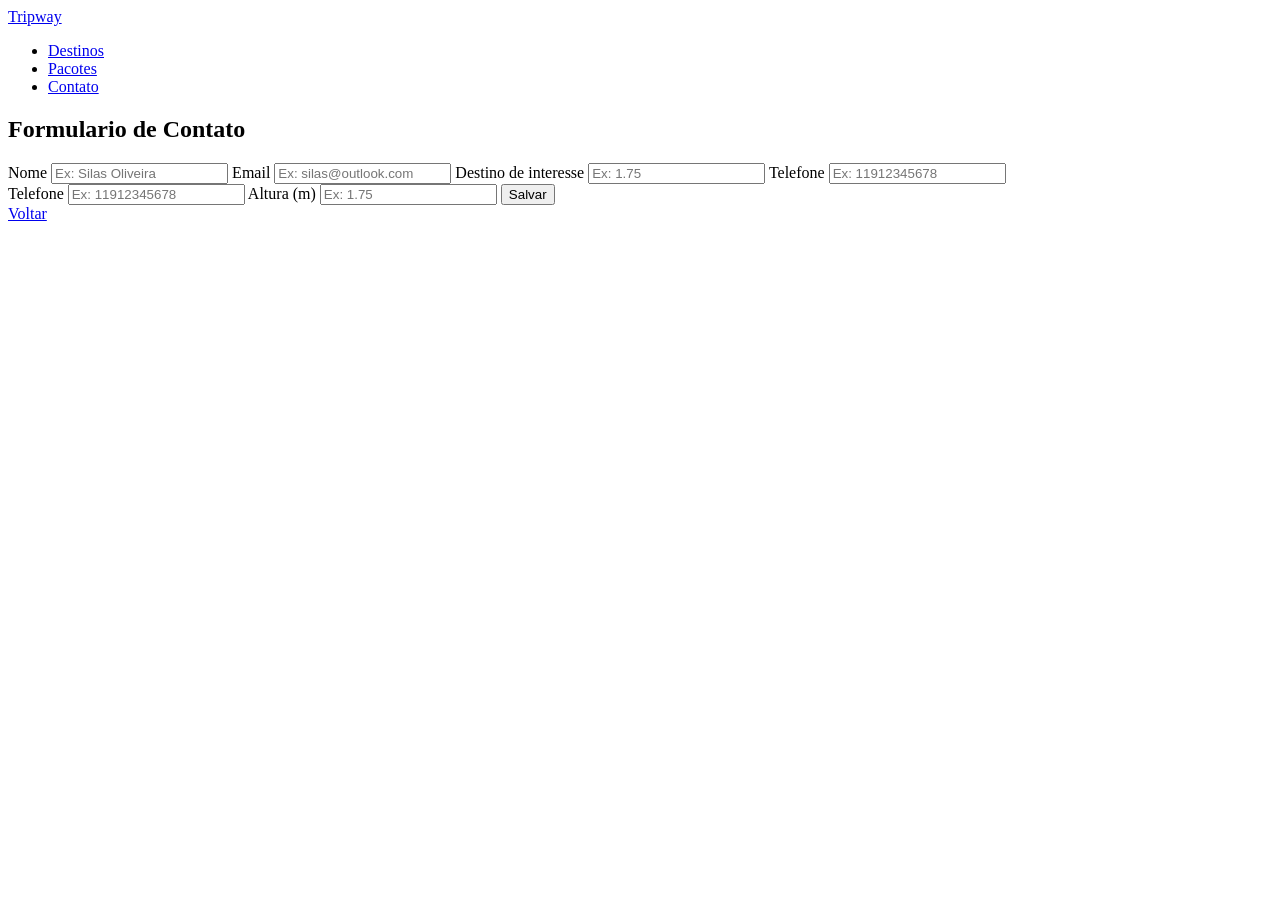
==== pages/contato.html @ 1c19e0f7 "criando page contato" ====
<!DOCTYPE html>
<html lang="pt-BR">
<head>
    <meta charset="UTF-8">
    <meta name="viewport" content="width=device-width, initial-scale=1.0">
    <title>TripWay | Contato</title>  
</head>
<body>

     <nav>
        <a href="../index.html">Tripway</a>

        <ul>
            <li><a href="pages/destinos.html">Destinos</a></li>
            <li><a href="pages/pacotes.html">Pacotes</a></li>
            <li><a href="pages/Contato.html">Contato</a></li>
        </ul>
    </nav>
    
 <main>
        <section>
            <h1>Formulario de Contato</h1>

            <form>
                  
                <label for="Nome">Nome</label>
                <input type="text" id="Nome" placeholder="Ex: Silas Oliveira "
                step="any" required>
                
                <label for="Email">Email</label>
                <input type="text" id="Email" placeholder="Ex: silas@outlook.com"
                step="any" required>
                
                <label for="Destino de interesse">Destino de interesse</label>
                <input type="text" id="height" placeholder="Ex: 1.75"
                step="any" required>

                <label for="telefone">Telefone</label>
                <input type="number" id="Telefone" placeholder="Ex: 11912345678" required>
                     <br>
                

                <label for="telefne">Telefone</label>
                <input type="number" id="Telefone" placeholder="Ex: 11912345678" required>

                <label for="height">Altura (m)</label>
                <input type="number" id="height" placeholder="Ex: 1.75"
                step="any" required>

                <button type="submit">Salvar</button>
            </form>


            <a href="../index.html">Voltar</a>
        </section>
    </main>
  

</body>
</html>
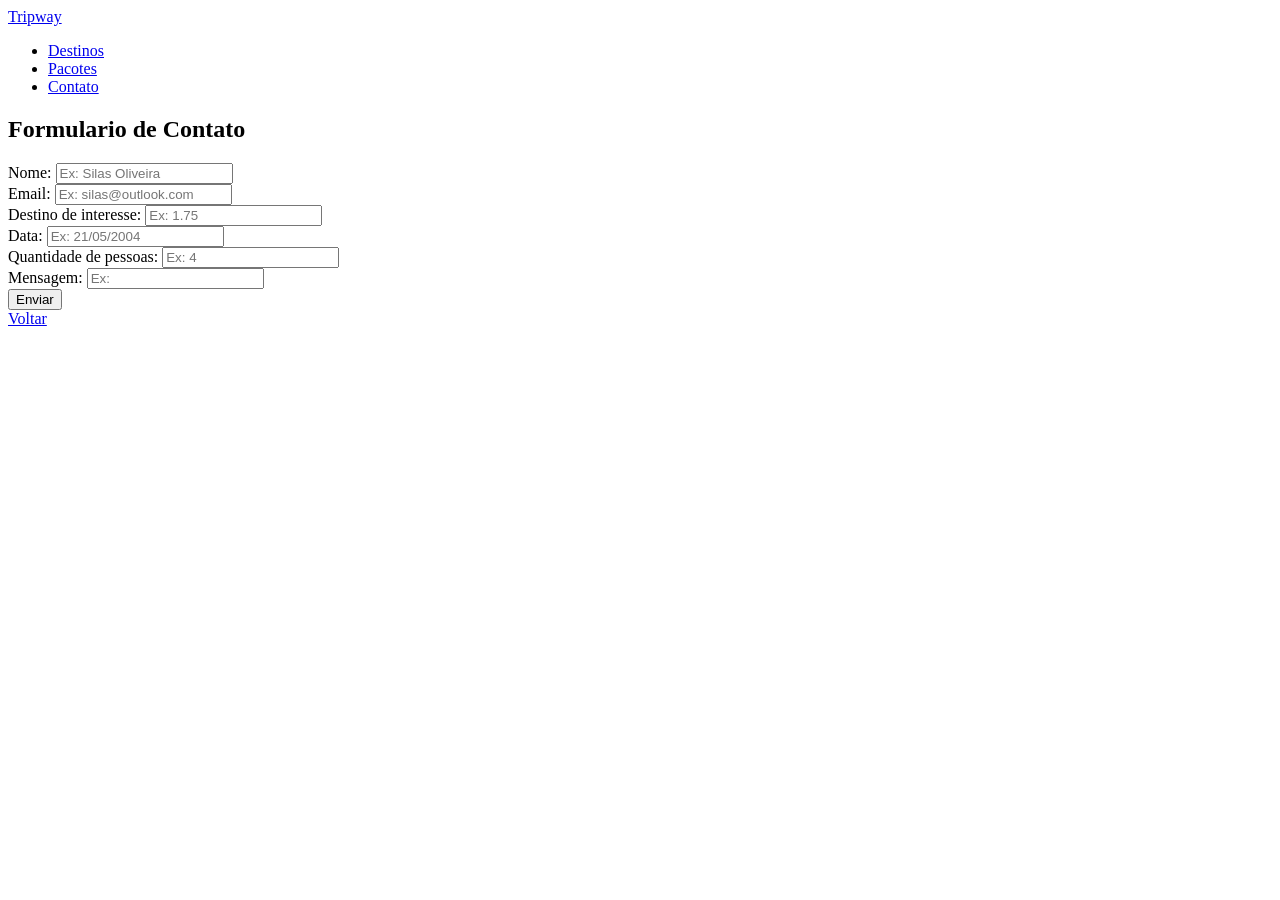
==== commit a71766e6: "finalizando a page contato" ====
--- a/pages/contato.html
+++ b/pages/contato.html
@@ -11,9 +11,9 @@
         <a href="../index.html">Tripway</a>
 
         <ul>
-            <li><a href="pages/destinos.html">Destinos</a></li>
-            <li><a href="pages/pacotes.html">Pacotes</a></li>
-            <li><a href="pages/Contato.html">Contato</a></li>
+            <li><a href="../pages/destinos.html">Destinos</a></li>
+            <li><a href="../pages/pacotes.html">Pacotes</a></li>
+            <li><a href="../pages/contato.html">Contato</a></li>
         </ul>
     </nav>
     
@@ -23,31 +23,36 @@
 
             <form>
                   
-                <label for="Nome">Nome</label>
+                <label for="Nome">Nome:</label>
                 <input type="text" id="Nome" placeholder="Ex: Silas Oliveira "
                 step="any" required>
+                <br>
                 
-                <label for="Email">Email</label>
+                <label for="Email">Email:</label>
                 <input type="text" id="Email" placeholder="Ex: silas@outlook.com"
                 step="any" required>
+                <br>
                 
-                <label for="Destino de interesse">Destino de interesse</label>
-                <input type="text" id="height" placeholder="Ex: 1.75"
+                <label for="Destino de interesse">Destino de interesse:</label>
+                <input type="text" id="Destino de interesse" placeholder="Ex: 1.75"
                 step="any" required>
-
-                <label for="telefone">Telefone</label>
-                <input type="number" id="Telefone" placeholder="Ex: 11912345678" required>
-                     <br>
+                  <br>
+                <label for="Data">Data:</label>
+                <input type="number" id="Data" placeholder="Ex: 21/05/2004" required
+                step="any" required>
+                  <br>
                 
 
-                <label for="telefne">Telefone</label>
-                <input type="number" id="Telefone" placeholder="Ex: 11912345678" required>
+                <label for="Quantidade de pessoas">Quantidade de pessoas:</label>
+                <input type="number" id="Quantidade de pessoas" placeholder="Ex: 4" required>
+                <br>
 
-                <label for="height">Altura (m)</label>
-                <input type="number" id="height" placeholder="Ex: 1.75"
+                <label for="Mensagem">Mensagem:</label>
+                <input type="text" id="Mensagem" placeholder="Ex: "
                 step="any" required>
+                <br>
 
-                <button type="submit">Salvar</button>
+                <button type="submit">Enviar</button>
             </form>
 
 
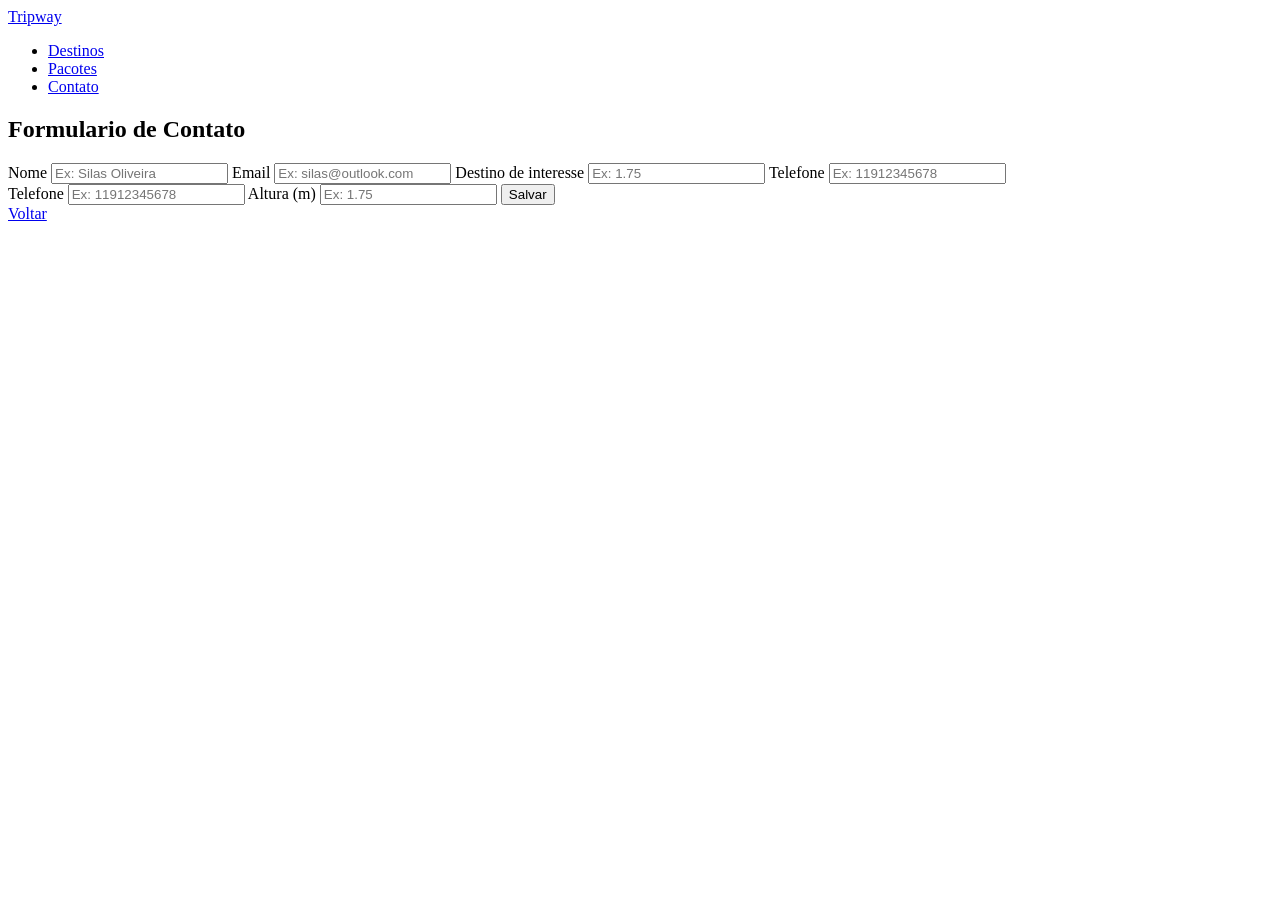
==== commit 3609f001: "arrumando fontes e navbar" ====
--- a/pages/contato.html
+++ b/pages/contato.html
@@ -3,17 +3,21 @@
 <head>
     <meta charset="UTF-8">
     <meta name="viewport" content="width=device-width, initial-scale=1.0">
+    <link rel="preconnect" href="https://fonts.googleapis.com">
+    <link rel="preconnect" href="https://fonts.gstatic.com" crossorigin>
+    <link href="https://fonts.googleapis.com/css2?family=Arimo:ital,wght@0,400..700;1,400..700&family=Poppins:ital,wght@0,100;0,200;0,300;0,400;0,500;0,600;0,700;0,800;0,900;1,100;1,200;1,300;1,400;1,500;1,600;1,700;1,800;1,900&display=swap" rel="stylesheet">
+
     <title>TripWay | Contato</title>  
 </head>
-<body>
+<body style="font-style: Arimo;">
 
      <nav>
         <a href="../index.html">Tripway</a>
 
         <ul>
-            <li><a href="../pages/destinos.html">Destinos</a></li>
-            <li><a href="../pages/pacotes.html">Pacotes</a></li>
-            <li><a href="../pages/contato.html">Contato</a></li>
+            <li><a href="pages/destinos.html">Destinos</a></li>
+            <li><a href="pages/pacotes.html">Pacotes</a></li>
+            <li><a href="pages/Contato.html">Contato</a></li>
         </ul>
     </nav>
     
@@ -23,36 +27,31 @@
 
             <form>
                   
-                <label for="Nome">Nome:</label>
+                <label for="Nome">Nome</label>
                 <input type="text" id="Nome" placeholder="Ex: Silas Oliveira "
                 step="any" required>
-                <br>
                 
-                <label for="Email">Email:</label>
+                <label for="Email">Email</label>
                 <input type="text" id="Email" placeholder="Ex: silas@outlook.com"
                 step="any" required>
-                <br>
                 
-                <label for="Destino de interesse">Destino de interesse:</label>
-                <input type="text" id="Destino de interesse" placeholder="Ex: 1.75"
+                <label for="Destino de interesse">Destino de interesse</label>
+                <input type="text" id="height" placeholder="Ex: 1.75"
                 step="any" required>
-                  <br>
-                <label for="Data">Data:</label>
-                <input type="number" id="Data" placeholder="Ex: 21/05/2004" required
-                step="any" required>
-                  <br>
+
+                <label for="telefone">Telefone</label>
+                <input type="number" id="Telefone" placeholder="Ex: 11912345678" required>
+                     <br>
                 
 
-                <label for="Quantidade de pessoas">Quantidade de pessoas:</label>
-                <input type="number" id="Quantidade de pessoas" placeholder="Ex: 4" required>
-                <br>
+                <label for="telefne">Telefone</label>
+                <input type="number" id="Telefone" placeholder="Ex: 11912345678" required>
 
-                <label for="Mensagem">Mensagem:</label>
-                <input type="text" id="Mensagem" placeholder="Ex: "
+                <label for="height">Altura (m)</label>
+                <input type="number" id="height" placeholder="Ex: 1.75"
                 step="any" required>
-                <br>
 
-                <button type="submit">Enviar</button>
+                <button type="submit">Salvar</button>
             </form>
 
 
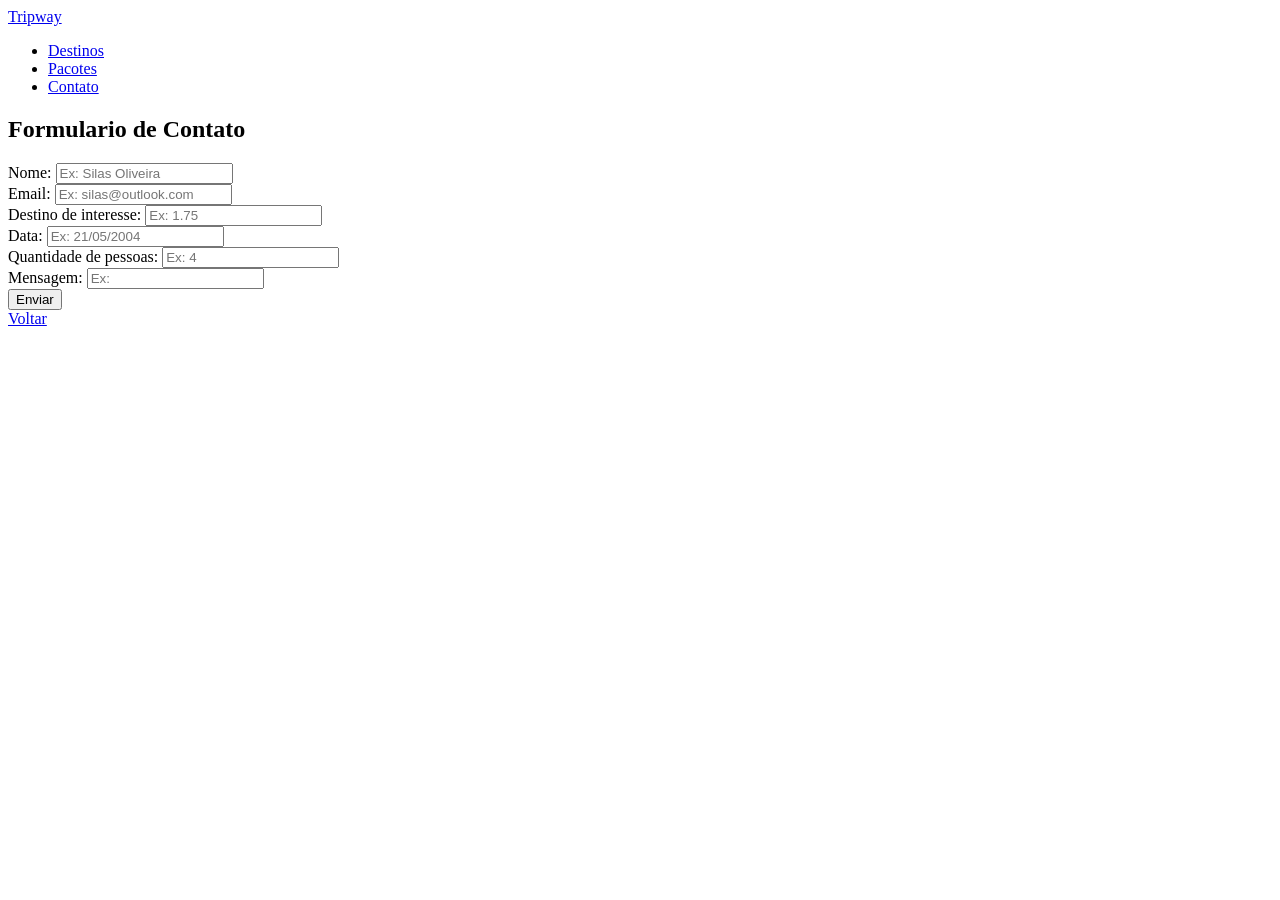
==== commit 0f6ff48a: "Merge pull request #9 from SilasAngare1/paginas finalizando a page contato" ====
--- a/pages/contato.html
+++ b/pages/contato.html
@@ -15,9 +15,9 @@
         <a href="../index.html">Tripway</a>
 
         <ul>
-            <li><a href="pages/destinos.html">Destinos</a></li>
-            <li><a href="pages/pacotes.html">Pacotes</a></li>
-            <li><a href="pages/Contato.html">Contato</a></li>
+            <li><a href="../pages/destinos.html">Destinos</a></li>
+            <li><a href="../pages/pacotes.html">Pacotes</a></li>
+            <li><a href="../pages/contato.html">Contato</a></li>
         </ul>
     </nav>
     
@@ -27,31 +27,36 @@
 
             <form>
                   
-                <label for="Nome">Nome</label>
+                <label for="Nome">Nome:</label>
                 <input type="text" id="Nome" placeholder="Ex: Silas Oliveira "
                 step="any" required>
+                <br>
                 
-                <label for="Email">Email</label>
+                <label for="Email">Email:</label>
                 <input type="text" id="Email" placeholder="Ex: silas@outlook.com"
                 step="any" required>
+                <br>
                 
-                <label for="Destino de interesse">Destino de interesse</label>
-                <input type="text" id="height" placeholder="Ex: 1.75"
+                <label for="Destino de interesse">Destino de interesse:</label>
+                <input type="text" id="Destino de interesse" placeholder="Ex: 1.75"
                 step="any" required>
-
-                <label for="telefone">Telefone</label>
-                <input type="number" id="Telefone" placeholder="Ex: 11912345678" required>
-                     <br>
+                  <br>
+                <label for="Data">Data:</label>
+                <input type="number" id="Data" placeholder="Ex: 21/05/2004" required
+                step="any" required>
+                  <br>
                 
 
-                <label for="telefne">Telefone</label>
-                <input type="number" id="Telefone" placeholder="Ex: 11912345678" required>
+                <label for="Quantidade de pessoas">Quantidade de pessoas:</label>
+                <input type="number" id="Quantidade de pessoas" placeholder="Ex: 4" required>
+                <br>
 
-                <label for="height">Altura (m)</label>
-                <input type="number" id="height" placeholder="Ex: 1.75"
+                <label for="Mensagem">Mensagem:</label>
+                <input type="text" id="Mensagem" placeholder="Ex: "
                 step="any" required>
+                <br>
 
-                <button type="submit">Salvar</button>
+                <button type="submit">Enviar</button>
             </form>
 
 
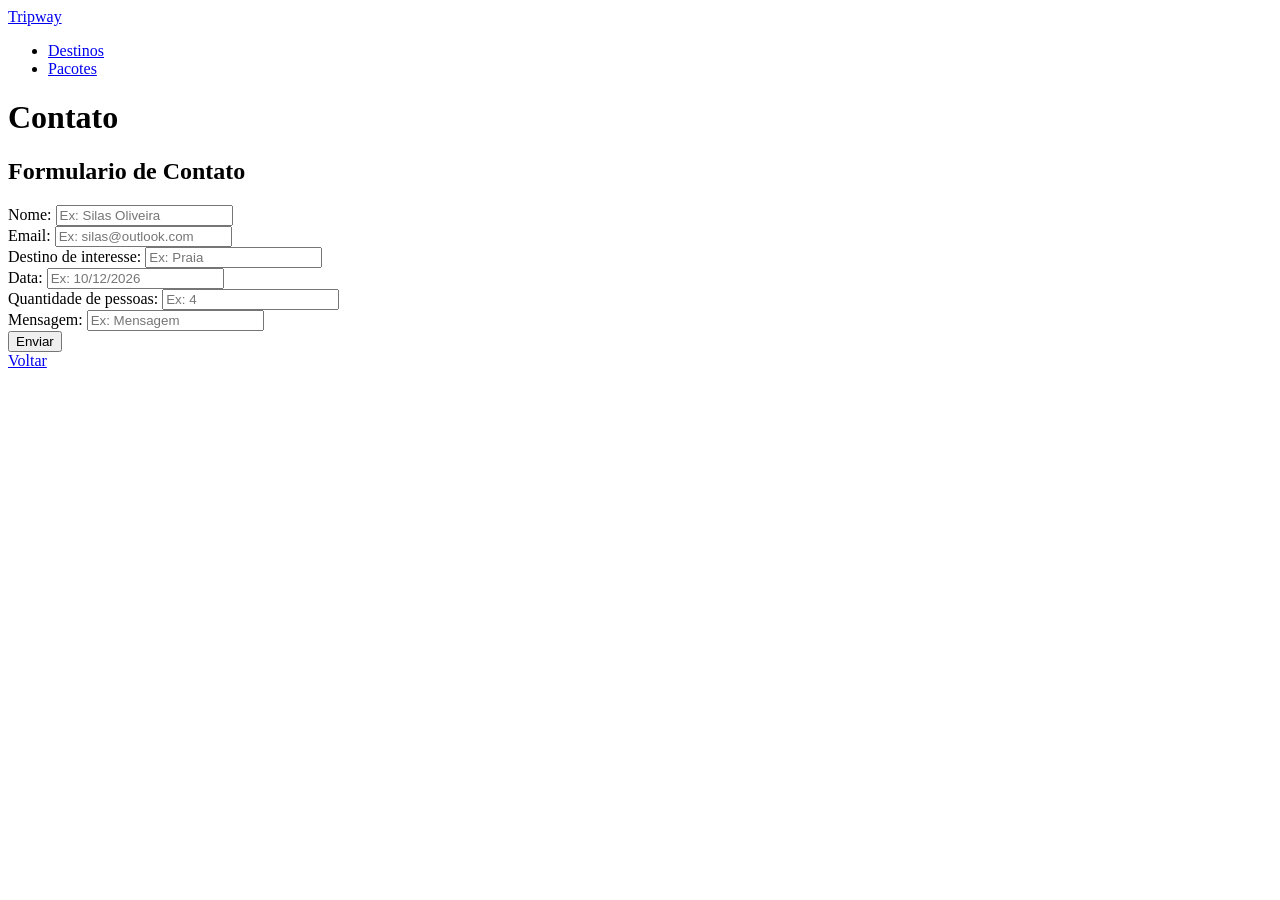
==== commit ec4dd556: "formatacoes gerais" ====
--- a/pages/contato.html
+++ b/pages/contato.html
@@ -17,13 +17,15 @@
         <ul>
             <li><a href="../pages/destinos.html">Destinos</a></li>
             <li><a href="../pages/pacotes.html">Pacotes</a></li>
-            <li><a href="../pages/contato.html">Contato</a></li>
+            
         </ul>
     </nav>
     
  <main>
+
+    <h1>Contato</h1>
         <section>
-            <h1>Formulario de Contato</h1>
+            <h2>Formulario de Contato</h2>
 
             <form>
                   
@@ -38,11 +40,11 @@
                 <br>
                 
                 <label for="Destino de interesse">Destino de interesse:</label>
-                <input type="text" id="Destino de interesse" placeholder="Ex: 1.75"
+                <input type="text" id="Destino de interesse" placeholder="Ex: Praia"
                 step="any" required>
                   <br>
                 <label for="Data">Data:</label>
-                <input type="number" id="Data" placeholder="Ex: 21/05/2004" required
+                <input type="number" id="Data" placeholder="Ex: 10/12/2026" required
                 step="any" required>
                   <br>
                 
@@ -52,7 +54,7 @@
                 <br>
 
                 <label for="Mensagem">Mensagem:</label>
-                <input type="text" id="Mensagem" placeholder="Ex: "
+                <input type="text" id="Mensagem" placeholder="Ex: Mensagem "
                 step="any" required>
                 <br>
 
@@ -60,8 +62,10 @@
             </form>
 
 
-            <a href="../index.html">Voltar</a>
+            
         </section>
+
+        <a href="../index.html">Voltar</a>
     </main>
   
 
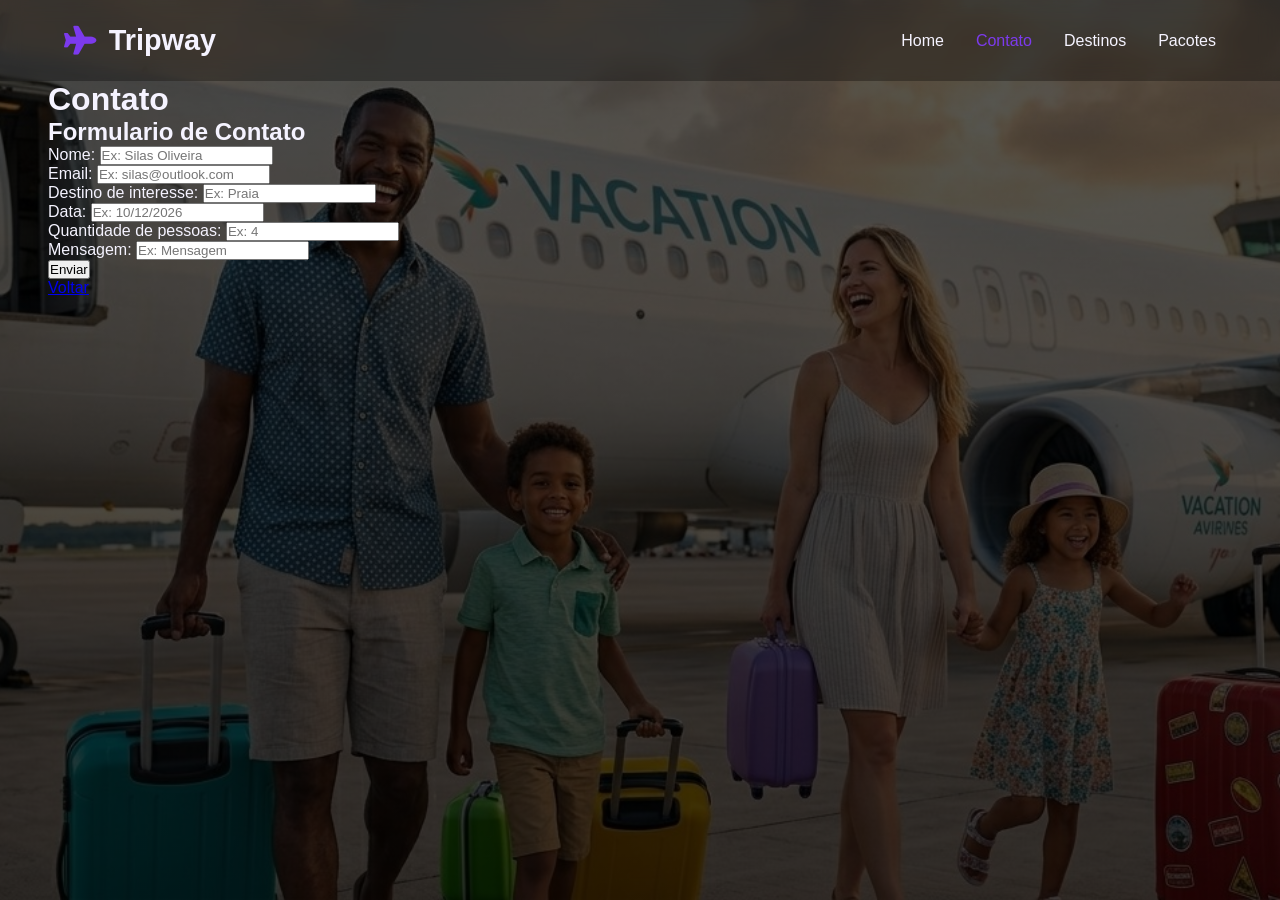
==== commit 9a5a5aa9: "padronizacao nav pagina de contato" ====
--- a/pages/contato.html
+++ b/pages/contato.html
@@ -6,20 +6,27 @@
     <link rel="preconnect" href="https://fonts.googleapis.com">
     <link rel="preconnect" href="https://fonts.gstatic.com" crossorigin>
     <link href="https://fonts.googleapis.com/css2?family=Arimo:ital,wght@0,400..700;1,400..700&family=Poppins:ital,wght@0,100;0,200;0,300;0,400;0,500;0,600;0,700;0,800;0,900;1,100;1,200;1,300;1,400;1,500;1,600;1,700;1,800;1,900&display=swap" rel="stylesheet">
+    <link rel="stylesheet" href="https://cdnjs.cloudflare.com/ajax/libs/font-awesome/6.5.1/css/all.min.css">
+    <link rel="stylesheet" href="../css/style.css">
+
 
     <title>TripWay | Contato</title>  
 </head>
 <body style="font-style: Arimo;">
 
      <nav>
-        <a href="../index.html">Tripway</a>
+    <a class="logo" href="../index.html">
+        <i class="fas fa-plane"></i>
+        Tripway
+    </a>
 
-        <ul>
-            <li><a href="../pages/destinos.html">Destinos</a></li>
-            <li><a href="../pages/pacotes.html">Pacotes</a></li>
-            
-        </ul>
-    </nav>
+    <ul class="nav-links">
+        <li><a class="nav-link" href="../index.html">Home</a></li>
+        <li><a class="nav-link" id="nav-active" href="../pages/contato.html">Contato</a></li>
+        <li><a class="nav-link" href="../pages/destinos.html">Destinos</a></li>
+        <li><a class="nav-link" href="../pages/pacotes.html">Pacotes</a></li>
+    </ul>
+</nav>
     
  <main>
 
--- a/css/style.css
+++ b/css/style.css
@@ -0,0 +1,257 @@
+:root{
+    --primary-color:#7c3aed;
+    --secondary-color:#1e1b2e;
+    --primary-dark:#5b21b6;
+    --background-color:#0f0f1a;
+    --card-color:#181825;
+    --muted-color:#a1a1aa;
+    --border-color:#2a2a3d;
+    --text-color:#f5f3ff;
+}
+
+*{
+    margin:0;
+    padding:0;
+    box-sizing:border-box;
+}
+
+html{
+    scroll-behavior:smooth;
+}
+
+body{
+    font-family:"Poppins",sans-serif;
+    background-image:
+    linear-gradient(
+        rgba(0,0,0,0.65),
+        rgba(0,0,0,0.75)
+    ),
+    url("../images/background.jpg");
+    background-size:cover;
+    background-position:center;
+    background-repeat:no-repeat;
+    background-attachment:fixed;
+    color:var(--text-color);
+}
+
+nav{
+    display:flex;
+    justify-content:space-between;
+    align-items:center;
+    padding:1.5rem 5%;
+    background-color:rgba(0,0,0,0.3);
+    backdrop-filter:blur(10px);
+    position:sticky;
+    top:0;
+    z-index:999;
+}
+
+.logo{
+    display:flex;
+    align-items:center;
+    gap:.8rem;
+    font-size:1.8rem;
+    font-weight:700;
+    color:var(--text-color);
+    text-decoration:none;
+}
+
+.logo i{
+    color:var(--primary-color);
+}
+
+.nav-links{
+    display:flex;
+    list-style:none;
+    gap:2rem;
+}
+
+.nav-link{
+    color:var(--text-color);
+    text-decoration:none;
+    transition:.3s;
+    font-weight:500;
+}
+
+.nav-link:hover{
+    color:var(--primary-color);
+}
+
+#nav-active{
+    color:var(--primary-color);
+}
+
+.header-container{
+    min-height:55vh;
+    display:flex;
+    justify-content:center;
+    align-items:center;
+    text-align:center;
+    padding:2rem;
+}
+
+.hero-overlay{
+    background-color:rgba(0,0,0,0.45);
+    padding:4rem;
+    border-radius:30px;
+    max-width:800px;
+    backdrop-filter:blur(5px);
+}
+
+.hero-overlay h1{
+    font-size:3.2rem;
+    margin-bottom:1.5rem;
+    font-weight:700;
+    color:var(--text-color);
+}
+
+.hero-overlay span{
+    color:var(--primary-color);
+}
+
+.hero-overlay p{
+    font-size:1.2rem;
+    color:var(--muted-color);
+    line-height:1.8;
+}
+
+main{
+    width:100%;
+    max-width:1400px;
+    margin:auto;
+    padding:0 3rem 5rem;
+}
+
+.services-section{
+    display: flex;
+    flex-direction: column;
+    align-items: center;
+    margin-top: 4rem;
+}
+
+
+
+.cards-container{
+    display:flex;
+    justify-content:center;
+    align-items:stretch;
+    gap:2rem;
+    flex-wrap:wrap;
+}
+
+.feature-card{
+    width:280px;
+    height:280px;
+    background-color:rgba(24,24,37,0.92);
+    border:1px solid var(--border-color);
+    border-radius:30px;
+    padding:2.5rem;
+    display:flex;
+    flex-direction:column;
+    justify-content:center;
+    align-items:center;
+    text-align:center;
+    text-decoration:none;
+    color:var(--text-color);
+    transition:.3s;
+    backdrop-filter:blur(6px);
+}
+
+.feature-card:hover{
+    transform:translateY(-8px);
+    border-color:var(--primary-color);
+    box-shadow:0 15px 35px rgba(124,58,237,0.2);
+}
+
+.feature-card i{
+    font-size:3.5rem;
+    color:var(--primary-color);
+    margin-bottom:1.5rem;
+}
+
+.feature-card h3{
+    font-size:1.5rem;
+    margin-bottom:1rem;
+}
+
+.feature-card p{
+    color:var(--muted-color);
+    line-height:1.7;
+    font-size:.95rem;
+}
+
+.about-section{
+    margin-top:5rem;
+    background-color:rgba(0,0,0,0.45);
+    padding:3rem;
+    border-radius:30px;
+    text-align:center;
+    backdrop-filter:blur(5px);
+}
+
+.about-section h2{
+    font-size:2.5rem;
+    margin-bottom:2rem;
+}
+
+.about-section p{
+    color:var(--muted-color);
+    line-height:2;
+    font-size:1.05rem;
+}
+
+footer{
+    margin-top:5rem;
+    padding:2rem;
+    text-align:center;
+    color:var(--muted-color);
+    border-top:1px solid rgba(255,255,255,0.08);
+}
+
+@media(max-width:768px){
+
+    nav{
+        flex-direction:column;
+        gap:1rem;
+    }
+
+    .nav-links{
+        gap:1rem;
+    }
+
+    .hero-overlay{
+        padding:2rem;
+    }
+
+    .hero-overlay h1{
+        font-size:2.3rem;
+    }
+
+    .cards-container{
+        flex-direction:column;
+        align-items:center;
+    }
+
+    .feature-card{
+        width:100%;
+        max-width:320px;
+    }
+
+}
+.section-tittle{
+    display:flex;
+    justify-content:center;
+    align-items:center;
+    gap: 1.5rem;
+    margin-bottom:4rem;
+}
+.section-tittle h2{
+    font-size:2.5rem;
+    font-weight: 700;
+}
+.line{
+    width:50px;
+    height:3px;
+    background-color:var(--primary-color);
+    border-radius:999px;
+}
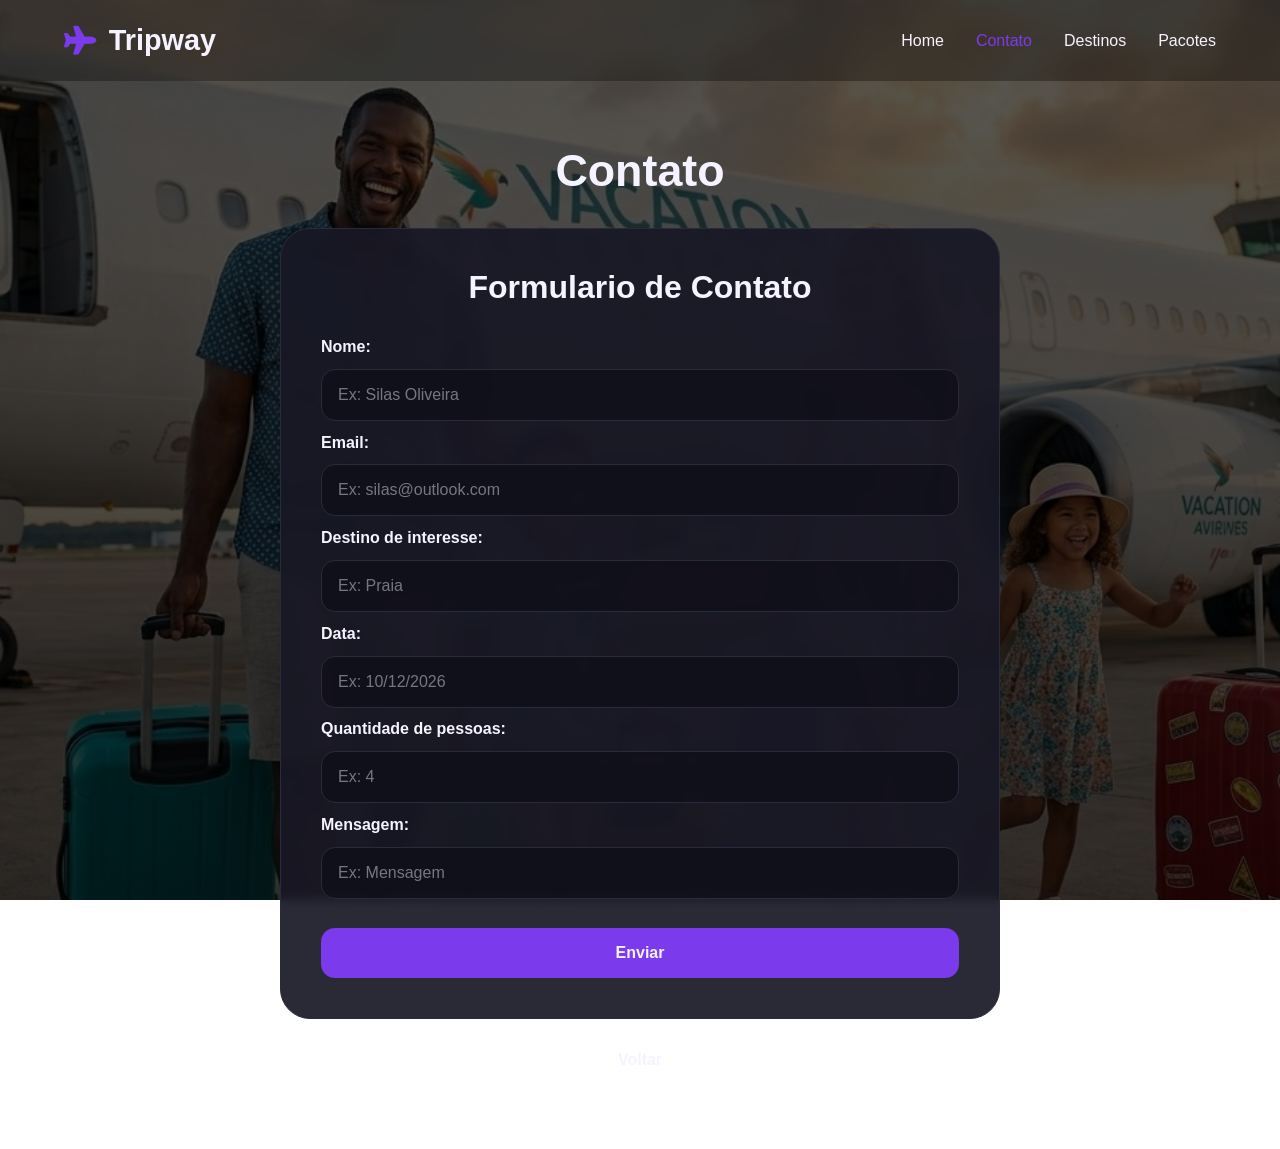
==== commit 8c01fadd: "adiciona css na pagina contato" ====
--- a/pages/contato.html
+++ b/pages/contato.html
@@ -8,6 +8,7 @@
     <link href="https://fonts.googleapis.com/css2?family=Arimo:ital,wght@0,400..700;1,400..700&family=Poppins:ital,wght@0,100;0,200;0,300;0,400;0,500;0,600;0,700;0,800;0,900;1,100;1,200;1,300;1,400;1,500;1,600;1,700;1,800;1,900&display=swap" rel="stylesheet">
     <link rel="stylesheet" href="https://cdnjs.cloudflare.com/ajax/libs/font-awesome/6.5.1/css/all.min.css">
     <link rel="stylesheet" href="../css/style.css">
+    <link rel="stylesheet" href="../css/contato.css">
 
 
     <title>TripWay | Contato</title>  
@@ -77,4 +78,4 @@
   
 
 </body>
-</html>+</html>
--- a/css/contato.css
+++ b/css/contato.css
@@ -0,0 +1,102 @@
+main{
+    margin-top:4rem;
+}
+
+main h1{
+    text-align:center;
+    font-size:2.8rem;
+    margin-bottom:2rem;
+}
+
+main section{
+    max-width:720px;
+    margin:0 auto;
+    padding:2.5rem;
+    background-color:rgba(24,24,37,0.92);
+    border:1px solid var(--border-color);
+    border-radius:30px;
+    backdrop-filter:blur(6px);
+}
+
+main section h2{
+    text-align:center;
+    font-size:2rem;
+    margin-bottom:2rem;
+}
+
+form{
+    display:flex;
+    flex-direction:column;
+    gap:.8rem;
+}
+
+form br{
+    display:none;
+}
+
+label{
+    font-weight:600;
+}
+
+input{
+    width:100%;
+    padding:1rem;
+    border:1px solid var(--border-color);
+    border-radius:14px;
+    background-color:rgba(15,15,26,0.82);
+    color:var(--text-color);
+    font-family:"Poppins",sans-serif;
+    font-size:1rem;
+    outline:none;
+}
+
+input::placeholder{
+    color:rgba(245,243,255,0.45);
+}
+
+input:focus{
+    border-color:var(--primary-color);
+}
+
+button{
+    margin-top:1rem;
+    padding:1rem;
+    border:none;
+    border-radius:14px;
+    background-color:var(--primary-color);
+    color:var(--text-color);
+    font-family:"Poppins",sans-serif;
+    font-size:1rem;
+    font-weight:700;
+    cursor:pointer;
+    transition:.3s;
+}
+
+button:hover{
+    background-color:var(--primary-dark);
+}
+
+main > a{
+    display:block;
+    width:max-content;
+    margin:2rem auto 0;
+    color:var(--text-color);
+    text-decoration:none;
+    font-weight:600;
+}
+
+main > a:hover{
+    color:var(--primary-color);
+}
+
+@media(max-width:768px){
+
+    main{
+        padding:0 1.2rem 4rem;
+    }
+
+    main section{
+        padding:1.5rem;
+    }
+
+}
